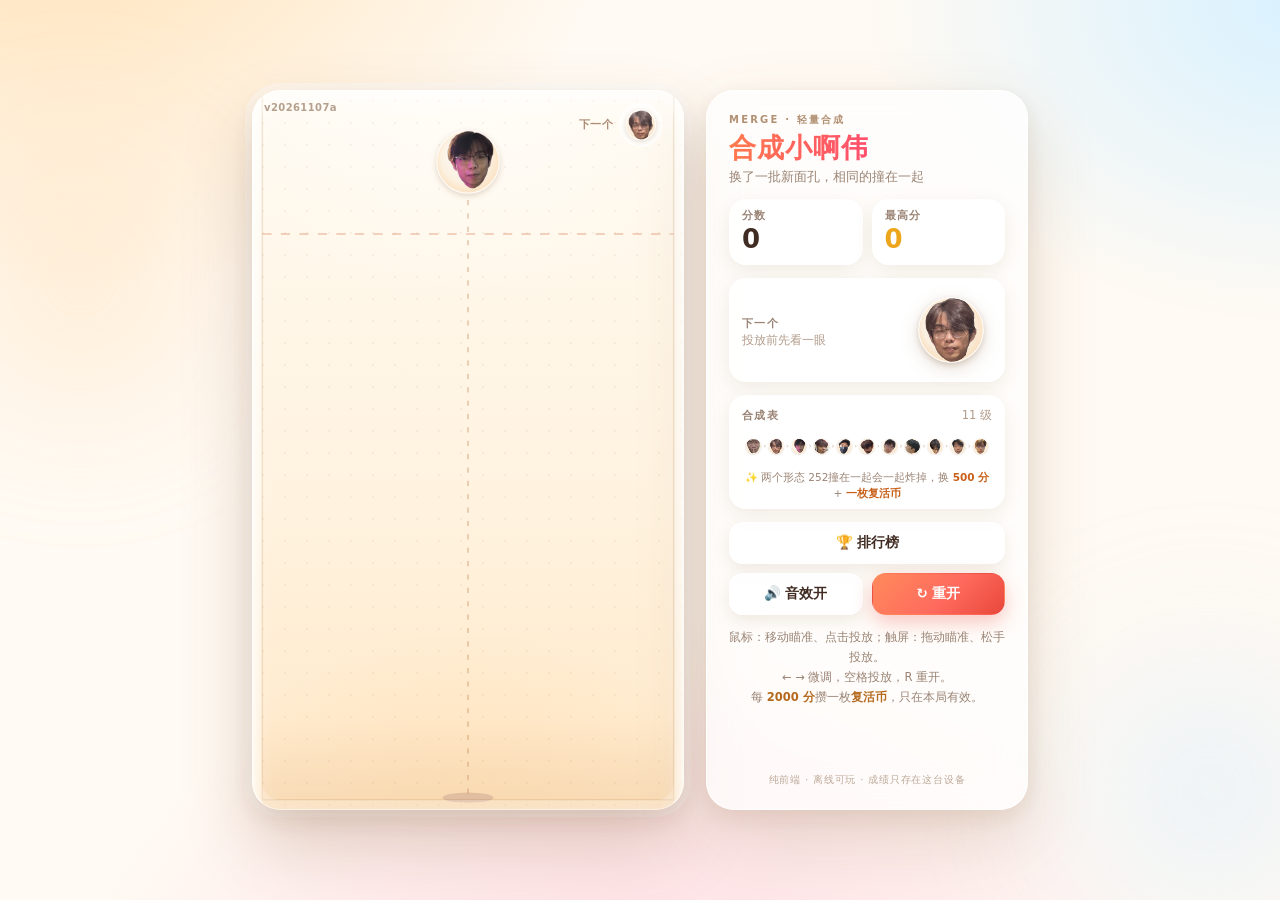
==== merge-lw/index.html @ adbbd500 "子站 v3 更名为 merge-lw，旧地址保留跳转" ====
<!DOCTYPE html>
<html lang="zh-CN">
<head>
<meta charset="utf-8">
<meta name="viewport" content="width=device-width, initial-scale=1, maximum-scale=1, user-scalable=no, viewport-fit=cover">
<meta name="theme-color" content="#fff6ea">
<meta name="color-scheme" content="light">
<meta name="apple-mobile-web-app-capable" content="yes">
<meta name="apple-mobile-web-app-status-bar-style" content="default">
<meta name="description" content="合成大作战 · 纯前端合成小游戏：拖动瞄准、松手投放，相同的撞在一起合成更大的一个。">
<link rel="icon" href="data:image/svg+xml,%3Csvg xmlns='http://www.w3.org/2000/svg' viewBox='0 0 64 64'%3E%3Cdefs%3E%3CradialGradient id='g' cx='35%25' cy='30%25'%3E%3Cstop offset='0' stop-color='%23ffd0c4'/%3E%3Cstop offset='1' stop-color='%23ff6b5e'/%3E%3C/radialGradient%3E%3C/defs%3E%3Ccircle cx='32' cy='32' r='28' fill='url(%23g)'/%3E%3Ccircle cx='23' cy='29' r='4' fill='%23342620'/%3E%3Ccircle cx='41' cy='29' r='4' fill='%23342620'/%3E%3Cpath d='M24 40q8 7 16 0' stroke='%23342620' stroke-width='3.5' fill='none' stroke-linecap='round'/%3E%3C/svg%3E">
<title>合成小啊伟</title>
<style>
/* =============================================================
   合成大作战 · 样式
   奶油底色 + 珊瑚主色 + 薄荷点缀，桌面双栏 / 手机顶栏
   ============================================================= */

:root {
  --ink:        #402c22;
  --ink-2:      #6f5648;
  --muted:      #9a8374;
  --cream:      #fff8ee;
  --coral:      #ff6b5e;
  --coral-2:    #e8483b;
  --mint:       #1fae8a;
  --gold:       #eda51c;
  --glass:      rgba(255, 255, 255, .66);
  --line:       rgba(120, 82, 52, .12);
  --shadow-lg:  0 30px 70px rgba(124, 79, 40, .18), 0 8px 22px rgba(124, 79, 40, .10);
  --shadow-sm:  0 6px 18px rgba(140, 96, 56, .12);
  --radius:     28px;
  --vh:         100vh;
  --safe-t:     env(safe-area-inset-top, 0px);
  --safe-b:     env(safe-area-inset-bottom, 0px);
  --safe-l:     env(safe-area-inset-left, 0px);
  --safe-r:     env(safe-area-inset-right, 0px);
}

@supports (height: 100dvh) {
  :root { --vh: 100dvh; }
}

* { box-sizing: border-box; }
[hidden] { display: none !important; }

html, body {
  height: 100%;
  overscroll-behavior: none;
}

body {
  margin: 0;
  padding: 20px;
  color: var(--ink);
  font-family: "PingFang SC", "Hiragino Sans GB", "Microsoft YaHei",
               system-ui, -apple-system, "Segoe UI", Roboto, sans-serif;
  background:
    radial-gradient(900px 620px at 4% -10%, #ffe2b8 0%, rgba(255, 226, 184, 0) 62%),
    radial-gradient(760px 560px at 102% 0%, #d8f1ff 0%, rgba(216, 241, 255, 0) 58%),
    radial-gradient(900px 700px at 50% 118%, #ffd9e2 0%, rgba(255, 217, 226, 0) 64%),
    #fffaf3;
  display: grid;
  place-items: center;
  overflow: hidden;
  touch-action: manipulation;
  -webkit-tap-highlight-color: transparent;
  -webkit-text-size-adjust: 100%;
}

/* 背景里缓慢呼吸的光斑，别抢内容 */
body::before,
body::after {
  content: "";
  position: fixed;
  border-radius: 50%;
  filter: blur(70px);
  pointer-events: none;
  z-index: 0;
  opacity: .55;
  animation: drift 18s ease-in-out infinite alternate;
}
body::before {
  width: 340px; height: 340px;
  left: -90px; top: 12%;
  background: radial-gradient(circle, #ffd7a3, transparent 70%);
}
body::after {
  width: 380px; height: 380px;
  right: -120px; bottom: -80px;
  background: radial-gradient(circle, #cfe9ff, transparent 70%);
  animation-delay: -8s;
}
@keyframes drift {
  from { transform: translate3d(0, 0, 0) scale(1); }
  to   { transform: translate3d(18px, -22px, 0) scale(1.08); }
}

.app {
  position: relative;
  z-index: 1;
  display: flex;
  align-items: stretch;
  gap: 22px;
  max-height: 100%;
}

/* ================= 棋盘 ================= */

.stage {
  position: relative;
  height: min(88vh, 720px);
  aspect-ratio: 420 / 700;
  flex: 0 0 auto;
  border-radius: var(--radius);
  overflow: hidden;
  cursor: pointer;
  user-select: none;
  -webkit-user-select: none;
  touch-action: none;
  background:
    radial-gradient(120% 58% at 50% -6%, #fffdf9 0%, rgba(255, 253, 249, 0) 62%),
    radial-gradient(85% 42% at 50% 104%, #ffe3bd 0%, rgba(255, 227, 189, 0) 72%),
    linear-gradient(180deg, #fffaf0 0%, #fff3e0 56%, #ffe8c8 100%);
  box-shadow:
    0 34px 70px rgba(120, 77, 38, .24),
    0 10px 24px rgba(120, 77, 38, .12),
    0 0 0 1px rgba(255, 255, 255, .8) inset,
    0 0 0 7px rgba(255, 255, 255, .42);
}

/* 板内淡淡的圆点纹理 */
.stage::before {
  content: "";
  position: absolute;
  inset: 0;
  pointer-events: none;
  background-image: radial-gradient(rgba(178, 124, 74, .16) 1px, transparent 1.4px);
  background-size: 22px 22px;
  opacity: .55;
  z-index: 0;
}

/* 内壁高光 */
.stage::after {
  content: "";
  position: absolute;
  inset: 0;
  pointer-events: none;
  border-radius: inherit;
  box-shadow:
    inset 0 0 0 10px rgba(255, 255, 255, .22),
    inset 0 14px 26px rgba(255, 255, 255, .55);
  z-index: 2;
}

#game {
  position: relative;
  z-index: 1;
  display: block;
  width: 100%;
  height: 100%;
}

.stage:active { cursor: grabbing; }

/* 版本角标：只用来确认手机加载的是哪一版，不挡操作 */
.build-tag {
  position: absolute;
  left: 12px;
  top: 12px;
  z-index: 3;
  font-size: 10px;
  font-weight: 700;
  letter-spacing: .04em;
  color: rgba(120, 84, 54, .55);
  pointer-events: none;
  user-select: none;
}

/* 复活币 */
.coin-chip {
  position: absolute;
  left: 12px;
  top: 12px;
  z-index: 4;
  display: inline-flex;
  align-items: center;
  gap: 4px;
  padding: 4px 11px;
  border-radius: 999px;
  font-size: 13px;
  font-weight: 800;
  line-height: 1.5;
  letter-spacing: .02em;
  color: #6c3d00;
  font-variant-numeric: tabular-nums;
  background: linear-gradient(135deg, #fff0b8, #ffc94d 70%, #f5a623);
  box-shadow: 0 5px 14px rgba(205, 135, 0, .38), inset 0 1px 0 rgba(255, 255, 255, .8);
  pointer-events: none;
}
.coin-ico { font-size: 11px; color: #a96800; }
.coin-chip.pop { animation: coinPop .5s cubic-bezier(.2, .9, .3, 1.5); }@keyframes coinPop {
  0% { transform: scale(1); }
  45% { transform: scale(1.24); box-shadow: 0 8px 22px rgba(205, 135, 0, .55); }
  100% { transform: scale(1); }
}

/* ================= 结束遮罩 ================= */

.overlay {
  position: absolute;
  inset: 0;
  z-index: 5;
  display: grid;
  place-items: center;
  padding: 22px;
  background: rgba(58, 37, 22, .46);
  backdrop-filter: blur(7px);
  -webkit-backdrop-filter: blur(7px);
  opacity: 0;
  pointer-events: none;
  transition: opacity .26s ease;
}
.overlay.show { opacity: 1; pointer-events: auto; }

.dialog {
  width: 100%;
  max-width: 330px;
  padding: 24px 20px;
  text-align: center;
  border-radius: 24px;
  background: rgba(255, 252, 247, .97);
  box-shadow: 0 24px 56px rgba(52, 28, 10, .34);
  transform: translateY(14px) scale(.96);
  transition: transform .34s cubic-bezier(.2, .9, .3, 1.35);
}
.overlay.show .dialog { transform: none; }

.dialog-emoji {
  font-size: 42px;
  line-height: 1;
  margin-bottom: 8px;
}
.dialog-emoji img {
  display: block;
  width: 66px;
  height: 66px;
  margin: 0 auto;
  object-fit: contain;
  filter: drop-shadow(0 6px 10px rgba(120, 70, 30, .22));
}

.dialog h2 {
  margin: 0 0 10px;
  font-size: 23px;
  letter-spacing: .06em;
}

.dialog-score {
  margin: 0 0 4px;
  font-size: 14px;
  color: var(--muted);
}
.dialog-score strong {
  font-size: 30px;
  color: var(--coral);
  font-variant-numeric: tabular-nums;
}
.dialog-best {
  margin: 0 0 16px;
  font-size: 12.5px;
  color: var(--muted);
}
.dialog-best span { color: var(--gold); font-weight: 700; }

.dialog-hint {
  margin: 12px 0 0;
  font-size: 11.5px;
  color: var(--muted);
}

.result-box {
  margin: 0 0 14px;
  padding: 11px 12px;
  border-radius: 15px;
  background: rgba(255, 240, 219, .8);
  box-shadow: inset 0 0 0 1px rgba(214, 160, 96, .2);
}
.result-rank {
  margin: 0 0 5px;
  font-size: 13px;
  font-weight: 600;
  color: #a4651a;
}
.my-name {
  margin: 0;
  font-size: 12px;
  color: var(--muted);
}
.my-name strong { color: var(--ink); }
.link-btn {
  margin-left: 4px;
  padding: 0;
  font: inherit;
  font-size: 12px;
  color: var(--coral);
  text-decoration: underline;
  border: 0;
  background: none;
  cursor: pointer;
}

.revive-hint {
  margin: 0 0 18px;
  padding: 10px 12px;
  border-radius: 14px;
  font-size: 12.5px;
  line-height: 1.65;
  color: #7a4a12;
  background: rgba(255, 233, 190, .82);
  box-shadow: inset 0 0 0 1px rgba(214, 160, 96, .24);
}

.dialog-actions {
  display: grid;
  grid-template-columns: 1fr 1fr;
  gap: 9px;
}

/* ================= 侧面板 ================= */

.panel {
  width: min(322px, 88vw);
  display: flex;
  flex-direction: column;
  gap: 13px;
  padding: 22px;
  border-radius: var(--radius);
  border: 1px solid rgba(255, 255, 255, .78);
  background: var(--glass);
  backdrop-filter: blur(18px);
  -webkit-backdrop-filter: blur(18px);
  box-shadow: var(--shadow-lg);
}

.kicker {
  margin: 0 0 5px;
  font-size: 10px;
  font-weight: 700;
  letter-spacing: .22em;
  color: #b29072;
  text-transform: uppercase;
}

.panel-head h1 {
  margin: 0;
  font-size: 27px;
  line-height: 1.15;
  letter-spacing: .04em;
  background: linear-gradient(100deg, #ff7a4d, #ff4d6d 52%, #8b5cf6);
  -webkit-background-clip: text;
  background-clip: text;
  color: transparent;
}

.subtitle {
  margin: 6px 0 0;
  font-size: 12.5px;
  color: var(--muted);
}

.stats {
  display: grid;
  grid-template-columns: 1fr 1fr;
  gap: 9px;
}

.stat {
  padding: 10px 13px;
  border-radius: 17px;
  background: rgba(255, 255, 255, .82);
  box-shadow: var(--shadow-sm);
}
.stat-label {
  display: block;
  font-size: 10.5px;
  font-weight: 600;
  letter-spacing: .14em;
  color: var(--muted);
}
.stat-value {
  display: block;
  margin-top: 2px;
  font-size: 26px;
  line-height: 1.15;
  font-variant-numeric: tabular-nums;
}
.stat-best .stat-value { color: var(--gold); }

.stat-value.bump { animation: bump .32s ease; }
@keyframes bump {
  0% { transform: scale(1); }
  45% { transform: scale(1.2); color: var(--coral); }
  100% { transform: scale(1); }
}

.card {
  padding: 11px 13px;
  border-radius: 17px;
  background: rgba(255, 255, 255, .82);
  box-shadow: var(--shadow-sm);
}

.card-label {
  font-size: 10.5px;
  font-weight: 700;
  letter-spacing: .14em;
  color: var(--muted);
}
.card-sub {
  margin: 2px 0 0;
  font-size: 11.5px;
  color: #b29c8b;
}

.next-card {
  display: flex;
  align-items: center;
  justify-content: space-between;
  gap: 10px;
  min-height: 86px;
}
#next {
  display: block;
  width: 82px;
  height: 82px;
  flex: 0 0 auto;
  filter: drop-shadow(0 5px 9px rgba(130, 80, 34, .18));
}

.chain-card { padding-bottom: 8px; }
.card-head {
  display: flex;
  align-items: baseline;
  justify-content: space-between;
  gap: 8px;
}
#chain {
  display: block;
  width: 100%;
  height: auto;
  margin-top: 2px;
}
.chain-note {
  margin: 3px 0 0;
  font-size: 10.5px;
  line-height: 1.55;
  text-align: center;
  color: var(--muted);
}
.chain-note strong { color: #c8601a; }

.actions {
  display: grid;
  grid-template-columns: 1fr 1fr;
  gap: 9px;
}
.btn-wide { grid-column: 1 / -1; }

.btn {
  padding: 11px 12px;
  font: inherit;
  font-size: 13.5px;
  font-weight: 600;
  color: var(--ink);
  border: 1px solid rgba(255, 255, 255, .92);
  border-radius: 14px;
  background: rgba(255, 255, 255, .9);
  box-shadow: 0 6px 16px rgba(140, 96, 56, .13);
  cursor: pointer;
  transition: transform .12s ease, box-shadow .15s ease, background .2s ease;
}
.btn .ico { margin-right: 4px; }
.btn:hover { transform: translateY(-1px); box-shadow: 0 10px 22px rgba(140, 96, 56, .19); }
.btn:active { transform: translateY(1px) scale(.985); }
.btn:focus-visible { outline: 3px solid rgba(255, 107, 94, .35); outline-offset: 2px; }
.btn:disabled { opacity: .55; cursor: default; transform: none; }

.btn-primary {
  color: #fff;
  border-color: transparent;
  background: linear-gradient(135deg, #ff8a5b, var(--coral) 55%, var(--coral-2));
  box-shadow: 0 8px 20px rgba(232, 72, 59, .3);
}

.btn-revive {
  color: #fff;
  border-color: transparent;
  font-weight: 700;
  background: linear-gradient(135deg, #4fd1a5, #23b183 55%, #14946a);
  box-shadow: 0 8px 20px rgba(35, 177, 131, .36);
}
.btn-revive:hover { box-shadow: 0 12px 26px rgba(35, 177, 131, .44); }

.tips {
  margin: 0;
  font-size: 11.5px;
  line-height: 1.72;
  text-align: center;
  color: var(--muted);
}
.tips strong { color: #b4691e; }

.local-note {
  margin: auto 0 0;
  padding-top: 2px;
  font-size: 10px;
  letter-spacing: .08em;
  text-align: center;
  color: #bda998;
}

/* ================= 排行榜弹窗 ================= */

.modal {
  position: fixed;
  inset: 0;
  z-index: 20;
  display: grid;
  place-items: center;
  padding: 16px;
  background: rgba(52, 30, 14, .48);
  backdrop-filter: blur(7px);
  -webkit-backdrop-filter: blur(7px);
  opacity: 0;
  pointer-events: none;
  transition: opacity .22s ease;
}
.modal.show { opacity: 1; pointer-events: auto; }

.modal-card {
  display: flex;
  flex-direction: column;
  width: min(392px, 100%);
  max-height: min(560px, calc(var(--vh) - 36px));
  padding: 16px;
  border-radius: 23px;
  background: rgba(255, 252, 247, .98);
  box-shadow: 0 26px 64px rgba(52, 28, 10, .36);
  transform: translateY(12px) scale(.97);
  transition: transform .26s cubic-bezier(.2, .9, .3, 1.3);
}
.modal.show .modal-card { transform: none; }

.modal-head {
  display: flex;
  align-items: center;
  justify-content: space-between;
  margin-bottom: 10px;
}
.modal-head h2 { margin: 0; font-size: 19px; letter-spacing: .04em; }

.icon-btn {
  width: 34px;
  height: 34px;
  font: inherit;
  font-size: 15px;
  color: #6f5648;
  border: 0;
  border-radius: 50%;
  background: rgba(90, 58, 30, .1);
  cursor: pointer;
}
.icon-btn:hover { background: rgba(90, 58, 30, .18); }

.nick-row {
  display: flex;
  align-items: center;
  gap: 10px;
  margin-bottom: 10px;
  padding: 8px 12px;
  border-radius: 12px;
  background: rgba(255, 243, 224, .9);
  box-shadow: inset 0 0 0 1px rgba(214, 160, 96, .22);
}
.nick-label { flex: 0 0 auto; font-size: 12.5px; color: var(--muted); }
.nick-input {
  flex: 1 1 auto;
  min-width: 0;
  padding: 8px 10px;
  font: inherit;
  font-size: 16px;
  color: var(--ink);
  text-align: center;
  border: 1px solid rgba(214, 160, 96, .45);
  border-radius: 10px;
  background: #fff;
  outline: none;
}
.nick-input:focus {
  border-color: var(--coral);
  box-shadow: 0 0 0 3px rgba(255, 107, 94, .16);
}

.board-list {
  flex: 1 1 auto;
  min-height: 120px;
  overflow-y: auto;
  -webkit-overflow-scrolling: touch;
  padding: 2px;
}
.board-empty {
  margin: 28px 8px;
  font-size: 13px;
  line-height: 1.7;
  text-align: center;
  color: var(--muted);
}
.board-row {
  display: flex;
  align-items: center;
  gap: 10px;
  padding: 9px 12px;
  margin-bottom: 6px;
  border-radius: 12px;
  background: rgba(255, 255, 255, .92);
  box-shadow: 0 2px 6px rgba(140, 96, 56, .08);
}
.board-rank {
  flex: 0 0 30px;
  font-size: 14px;
  font-weight: 700;
  text-align: center;
  color: var(--muted);
}
.board-name {
  flex: 1 1 auto;
  min-width: 0;
  font-size: 14px;
  overflow: hidden;
  text-overflow: ellipsis;
  white-space: nowrap;
}
.board-score {
  flex: 0 0 auto;
  font-size: 16px;
  font-weight: 700;
  font-variant-numeric: tabular-nums;
  color: var(--coral);
}
.board-row.r1 { background: linear-gradient(100deg, #fff6d8, #ffe9a8); }
.board-row.r2 { background: linear-gradient(100deg, #f7f7fa, #e8e9ef); }
.board-row.r3 { background: linear-gradient(100deg, #fdf0e2, #f6ddc4); }
.board-row.r1 .board-rank,
.board-row.r2 .board-rank,
.board-row.r3 .board-rank { font-size: 18px; }
.board-row.is-mine { outline: 2px solid var(--coral); outline-offset: -2px; }

.modal-foot {
  display: flex;
  align-items: center;
  justify-content: space-between;
  gap: 10px;
  margin-top: 10px;
}
.board-note { font-size: 11px; color: var(--muted); }
.modal-foot .btn { flex: 0 0 auto; padding: 8px 16px; }

/* =============================================================
   响应式
   ============================================================= */

@media (max-width: 900px) {
  :root { --topbar: 72px; }

  body {
    padding: calc(8px + var(--safe-t)) calc(8px + var(--safe-r))
             calc(8px + var(--safe-b)) calc(8px + var(--safe-l));
  }

  .app {
    flex-direction: column;
    align-items: center;
    justify-content: flex-start;
    gap: 8px;
    width: 100%;
    height: 100%;
    max-height: none;
  }

  .panel { order: -1; }

  .stage {
    margin: auto 0;
    height: min(calc(var(--vh) - var(--topbar) - 18px - var(--safe-t) - var(--safe-b)),
                calc(96vw * 700 / 420));
    width: auto;
    max-height: none;
    border-radius: 22px;
  }

  .panel {
    flex-direction: row;
    align-items: stretch;
    gap: 8px;
    width: 100%;
    max-width: calc(96vw * 700 / 420);
    padding: 8px 10px;
    border-radius: 18px;
    backdrop-filter: blur(12px);
    -webkit-backdrop-filter: blur(12px);
  }

  .panel-head,
  .next-card,
  .chain-card,
  .tips,
  .local-note { display: none; }

  .stats {
    flex: 1 1 auto;
    display: flex;
    gap: 8px;
    min-width: 0;
  }
  .stat {
    flex: 1 1 0;
    min-width: 0;
    padding: 6px 10px;
    border-radius: 12px;
    background: rgba(255, 255, 255, .9);
    box-shadow: 0 2px 8px rgba(140, 96, 56, .11);
  }
  .stat-label { font-size: 9.5px; letter-spacing: .08em; }
  .stat-value { margin-top: 0; font-size: 20px; line-height: 1.15; }

  .actions {
    flex: 0 0 auto;
    display: flex;
    gap: 6px;
  }

  .btn {
    min-height: 46px;
    padding: 0 12px;
    font-size: 13.5px;
    border-radius: 13px;
    white-space: nowrap;
  }
  #boardBtn .lbl,
  #soundBtn .lbl { display: none; }
  #boardBtn, #soundBtn {
    min-width: 46px;
    padding: 0 10px;
    font-size: 17px;
  }
  #boardBtn .ico, #soundBtn .ico { margin-right: 0; }

  .overlay { padding: 14px; }
  .dialog {
    padding: 20px 16px;
    border-radius: 20px;
    max-height: 100%;
    overflow-y: auto;
    -webkit-overflow-scrolling: touch;
  }
  .dialog-emoji { font-size: 34px; }
  .dialog h2 { font-size: 20px; margin-bottom: 8px; }
  .dialog-score strong { font-size: 26px; }
  .result-box { padding: 9px; }
  .dialog .btn { min-height: 47px; }
  .dialog-actions { gap: 8px; }

  .modal-card { padding: 14px; }
}

@media (max-width: 400px) {
  .panel { padding: 6px 8px; gap: 6px; }
  .stats { gap: 6px; }
  .stat { padding: 5px 8px; }
  .stat-value { font-size: 17px; }
  .stat-label { font-size: 9px; }
  .btn { min-height: 44px; padding: 0 10px; font-size: 12.5px; }
  #boardBtn, #soundBtn { min-width: 42px; font-size: 16px; }
  #resetBtn .lbl { display: none; }
  #resetBtn { min-width: 44px; font-size: 17px; }
  #resetBtn .ico { margin-right: 0; }
}

/* 手机横屏：回到左右布局，棋盘吃满高度 */
@media (max-width: 900px) and (orientation: landscape) {
  .app {
    flex-direction: row;
    align-items: center;
    justify-content: center;
    gap: 10px;
  }

  .panel {
    order: 0;
    flex-direction: column;
    align-items: stretch;
    width: min(210px, 27vw);
    max-width: none;
    padding: 10px;
    gap: 8px;
  }

  .panel-head { display: block; }
  .panel-head h1 { font-size: 19px; }
  .kicker { display: none; }
  .subtitle { display: none; }

  .next-card { display: flex; min-height: 64px; padding: 8px 10px; }
  #next { width: 56px; height: 56px; }
  .card-sub { display: none; }

  .chain-card,
  .tips,
  .local-note { display: none; }

  .stats {
    flex-direction: column;
    flex: 0 0 auto;
  }
  .stat { flex: 0 0 auto; }

  .actions { flex-direction: column; }
  #boardBtn .lbl,
  #soundBtn .lbl { display: inline; }
  #boardBtn .ico,
  #soundBtn .ico { margin-right: 4px; }

  .stage {
    height: calc(var(--vh) - 18px - var(--safe-t) - var(--safe-b));
    width: auto;
    margin: 0;
  }
}

/* 很矮的横屏：再压一档 */
@media (max-width: 900px) and (orientation: landscape) and (max-height: 460px) {
  .stat-label { display: block; font-size: 9px; }
  .stat { padding: 5px 8px; }
  .stat-value { font-size: 15px; }
  .btn { min-height: 38px; padding: 0 10px; font-size: 12.5px; }
  .next-card { display: none; }
  .panel-head h1 { font-size: 17px; }
}

/* 桌面矮窗口 */
@media (max-height: 740px) and (min-width: 901px) {
  .stage { height: 92vh; }
  .panel { padding: 17px; gap: 10px; }
  .chain-card { display: none; }
}

@media (prefers-reduced-motion: reduce) {
  body::before, body::after { animation: none; }
  .coin-chip.pop { animation: none; }
  .stat-value.bump { animation: none; }
  * { scroll-behavior: auto; }
}

</style>
</head>
<body>

<main class="app">

  <!-- ============ 棋盘 ============ -->
  <section class="stage" id="stage" aria-label="游戏棋盘">
    <canvas id="game" aria-label="合成游戏区域"></canvas>

    <div class="build-tag" id="buildTag" aria-hidden="true"></div>

    <div class="coin-chip" id="coinChip" hidden aria-live="polite">
      <span class="coin-ico" aria-hidden="true">🪙</span><span id="coinCount">×0</span>
    </div>

    <div class="overlay" id="overlay">
      <div class="dialog" role="dialog" aria-modal="true">

        <!-- 复活确认 -->
        <div id="revivePanel" hidden>
          <div class="dialog-emoji" id="reviveEmoji">💫</div>
          <h2>还能再救一下</h2>
          <p class="dialog-score">本局得分 <strong id="reviveScore">0</strong></p>
          <p class="revive-hint">清掉警戒线以上挤着的方块，接着玩</p>
          <div class="dialog-actions">
            <button class="btn" id="giveUpBtn" type="button">不了，结算吧</button>
            <button class="btn btn-revive" id="reviveBtn" type="button"><span class="ico">🪙</span> 用一枚复活币</button>
          </div>
          <p class="dialog-hint" id="reviveLeft">还剩 1 枚</p>
        </div>

        <!-- 结算 -->
        <div id="overPanel">
          <div class="dialog-emoji" id="overEmoji">✨</div>
          <h2>游戏结束</h2>
          <p class="dialog-score">本局得分 <strong id="finalScore">0</strong></p>
          <p class="dialog-best">最高分 <span id="finalBest">0</span></p>

          <div class="result-box">
            <p class="result-rank" id="resultRank">正在记账…</p>
            <p class="my-name">昵称：<strong id="myNameLabel">匿名玩家</strong>
              <button class="link-btn" id="editNameBtn" type="button">改昵称</button>
            </p>
          </div>

          <div class="dialog-actions">
            <button class="btn" id="boardBtn2" type="button"><span class="ico">🏆</span> 排行榜</button>
            <button class="btn btn-primary" id="restartBtn" type="button"><span class="ico">↻</span> 再来一局</button>
          </div>
          <p class="dialog-hint">按 R 键也可以重新开始</p>
        </div>

      </div>
    </div>
  </section>

  <!-- ============ 侧面板 ============ -->
  <aside class="panel">
    <header class="panel-head">
      <p class="kicker">MERGE · 轻量合成</p>
      <h1 id="gameTitle">合成大作战</h1>
      <p class="subtitle" id="gameSubtitle">相同的撞在一起，越合越大</p>
    </header>

    <div class="stats">
      <div class="stat">
        <span class="stat-label">分数</span>
        <strong class="stat-value" id="score">0</strong>
      </div>
      <div class="stat stat-best">
        <span class="stat-label">最高分</span>
        <strong class="stat-value" id="best">0</strong>
      </div>
    </div>

    <div class="card next-card">
      <div class="card-text">
        <span class="card-label">下一个</span>
        <p class="card-sub">投放前先看一眼</p>
      </div>
      <canvas id="next" width="200" height="200" aria-label="下一个方块"></canvas>
    </div>

    <div class="card chain-card">
      <div class="card-head">
        <span class="card-label">合成表</span>
        <span class="card-sub" id="chainCount"></span>
      </div>
      <canvas id="chain" width="720" height="118" aria-label="合成顺序"></canvas>
      <p class="chain-note" id="chainNote">✨ 两个最大的方块撞在一起会一起炸掉，换 <strong>500 分</strong> + <strong>一枚复活币</strong></p>
    </div>

    <div class="actions">
      <button class="btn btn-wide" id="boardBtn" type="button">
        <span class="ico">🏆</span><span class="lbl">排行榜</span>
      </button>
      <button class="btn" id="soundBtn" type="button" aria-pressed="true">
        <span class="ico">🔊</span><span class="lbl">音效开</span>
      </button>
      <button class="btn btn-primary" id="resetBtn" type="button" title="重新开始">
        <span class="ico">↻</span><span class="lbl">重开</span>
      </button>
    </div>

    <p class="tips" id="tips">
      鼠标：移动瞄准、点击投放；触屏：拖动瞄准、松手投放。<br>
      ← → 微调，空格投放，R 重开。<br>
      每 <strong>2000 分</strong>攒一枚<strong>复活币</strong>，只在本局有效。
    </p>

    <p class="local-note">纯前端 · 离线可玩 · 成绩只存在这台设备</p>
  </aside>
</main>

<!-- ============ 排行榜 ============ -->
<div class="modal" id="boardModal" aria-hidden="true" role="dialog" aria-label="排行榜">
  <div class="modal-card">
    <header class="modal-head">
      <h2>🏆 本地高手榜</h2>
      <button class="icon-btn" id="boardClose" type="button" aria-label="关闭">✕</button>
    </header>
    <div class="nick-row">
      <label class="nick-label" for="nickInput">我的昵称</label>
      <input class="nick-input" id="nickInput" type="text" maxlength="12" placeholder="匿名玩家" autocomplete="nickname" enterkeyhint="done">
    </div>
    <div class="board-list" id="boardList"></div>
    <footer class="modal-foot">
      <span class="board-note">只留最近 20 条成绩，存在本地浏览器里</span>
      <button class="btn" id="boardRefresh" type="button">刷新</button>
    </footer>
  </div>
</div>

<script>
/* 内嵌大头贴：透明 PNG，直接用脸作为球 */
window.ITEM_ASSETS = [
  { name: '形态 242', file: '[data-uri]', crop: 'faceball', c1: '#ebcbc1', c2: '#805e55' },
  { name: '形态 243', file: '[data-uri]', crop: 'faceball', c1: '#ebc5bb', c2: '#80594e' },
  { name: '形态 244', file: '[data-uri]', crop: 'faceball', c1: '#ebbfc7', c2: '#80525b' },
  { name: '形态 245', file: '[data-uri]', crop: 'faceball', c1: '#ebccc1', c2: '#806055' },
  { name: '形态 246', file: '[data-uri]', crop: 'faceball', c1: '#ebc1c2', c2: '#805556' },
  { name: '形态 247', file: '[data-uri]', crop: 'faceball', c1: '#ebbfb9', c2: '#80534c' },
  { name: '形态 248', file: '[data-uri]', crop: 'faceball', c1: '#ebc9c1', c2: '#805d55' },
  { name: '形态 249', file: '[data-uri]', crop: 'faceball', c1: '#ebd4c1', c2: '#806855' },
  { name: '形态 250', file: '[data-uri]', crop: 'faceball', c1: '#ebcfc1', c2: '#806355' },
  { name: '形态 251', file: '[data-uri]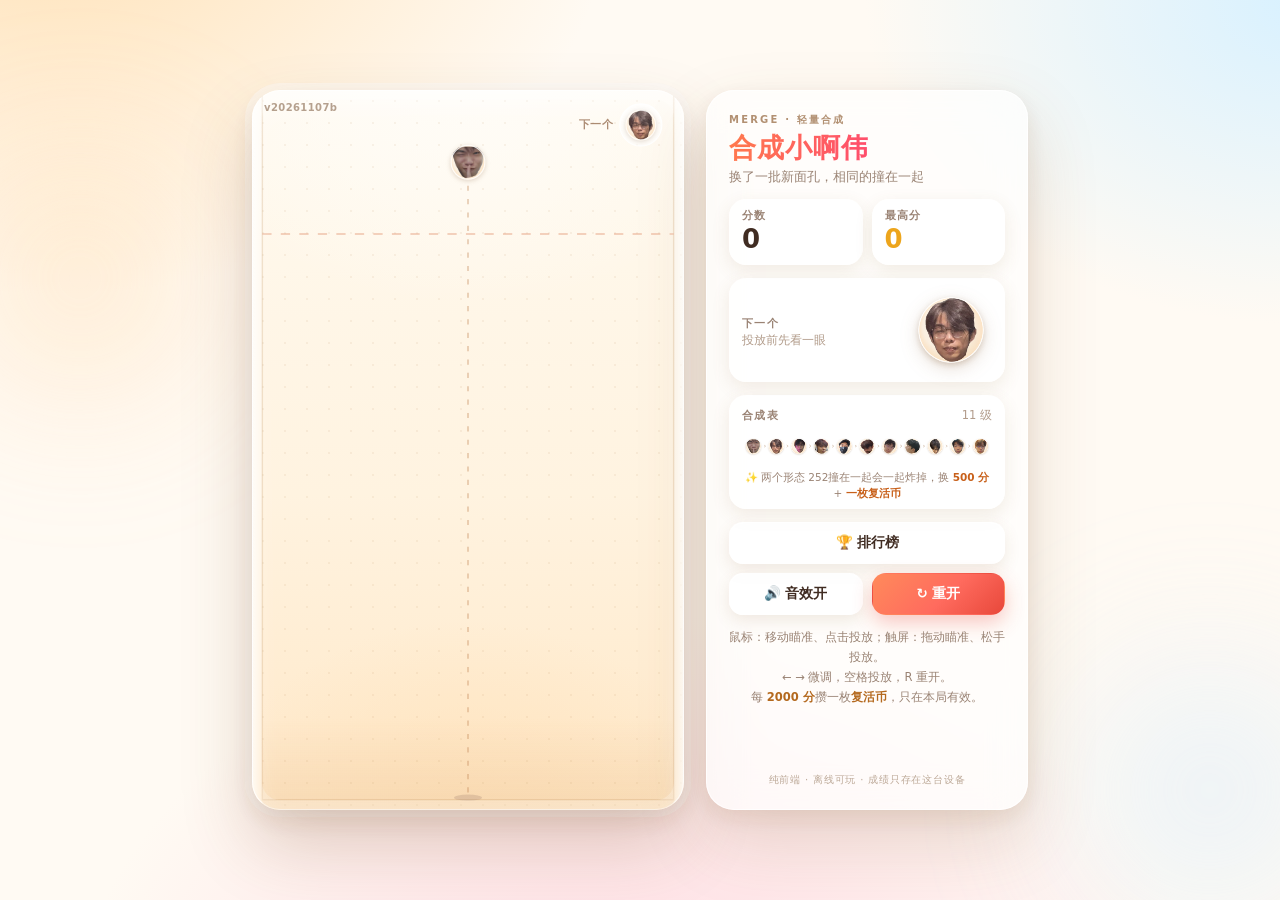
